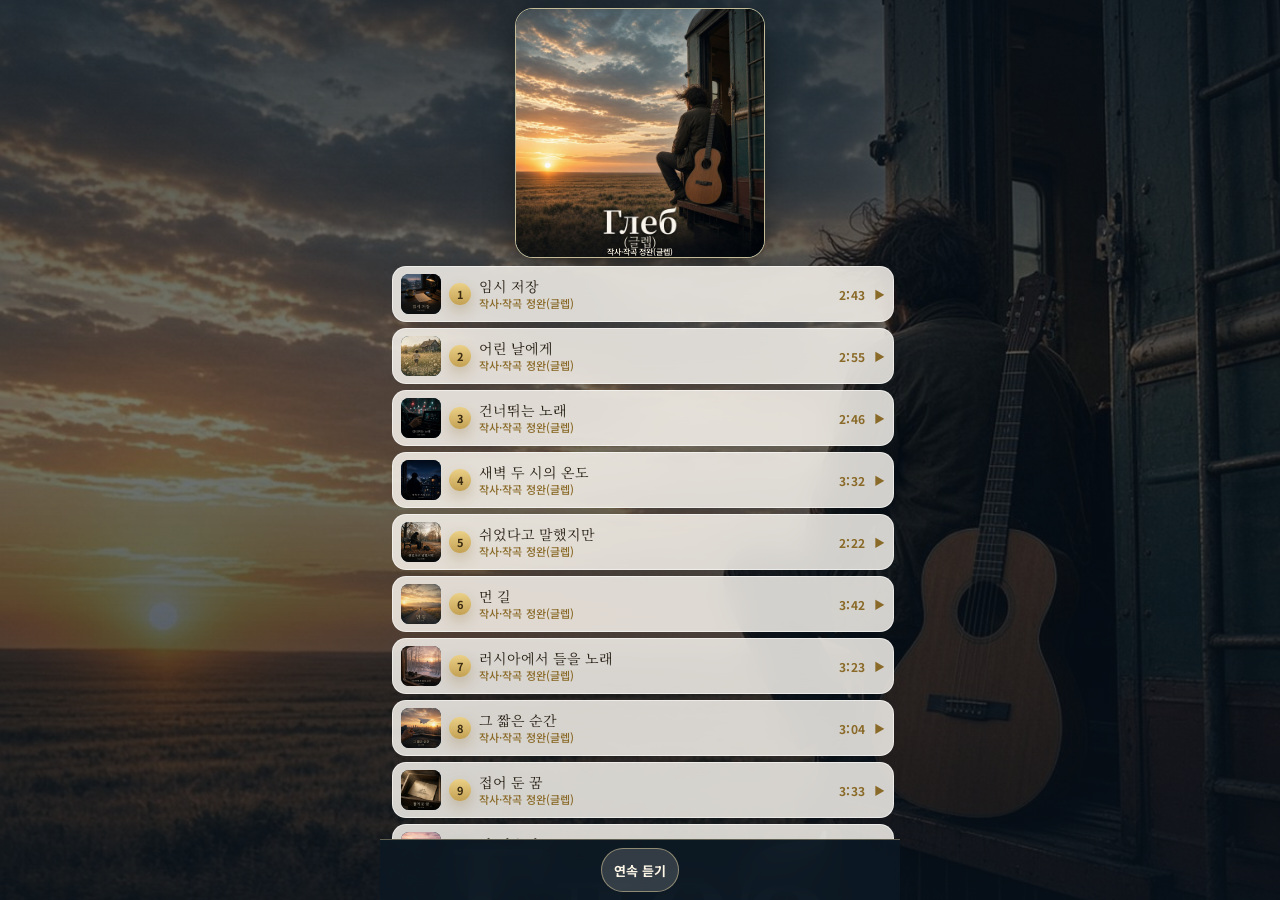
==== index.html @ 24383b7c "재생을 시작하면 고정 표지가 1.5배로 커지게 함 곡을 누르면 표지와 그 위의 만든 이 글자가 함께 커지고, 멈추면 원래 크기로 돌아간다. 화면 폭의 92%를 넘지 않으며 목록은 " ====
<!DOCTYPE html>
<html lang="ko">
<head>
<meta charset="UTF-8">
<meta name="viewport" content="width=device-width, initial-scale=1.0, viewport-fit=cover">
<link rel="manifest" href="manifest.webmanifest?v=3">
<meta name="theme-color" content="#12344A">
<link rel="icon" href="favicon.ico?v=3" sizes="any">
<link rel="icon" type="image/png" sizes="32x32" href="favicon-32.png?v=3">
<link rel="apple-touch-icon" sizes="180x180" href="apple-touch-icon.png?v=3">
<meta name="apple-mobile-web-app-capable" content="yes">
<meta name="apple-mobile-web-app-status-bar-style" content="black">
<meta name="apple-mobile-web-app-title" content="글렙 노래">
<title>글렙의 노래</title>
<link rel="preconnect" href="https://fonts.googleapis.com">
<link rel="preconnect" href="https://fonts.gstatic.com" crossorigin>
<link href="https://fonts.googleapis.com/css2?family=Playfair+Display:ital,wght@0,500;1,400&family=Noto+Serif+KR:wght@500;600&family=Noto+Sans+KR:wght@400;500;700&family=PT+Serif:ital,wght@0,400;0,700;1,400&display=swap" rel="stylesheet">
<link rel="stylesheet" href="styles.css">
</head>
<body class="songs">
<div class="app">
  <section class="stage" id="stage">
    <div class="stage-art">
      <img id="stageArt" src="covers/album.jpg" alt="글렙의 노래 표지">
      <p class="stage-credit" id="stageCredit">작사·작곡 정완(글렙)</p>
    </div>
  </section>
  <div class="list-pane">
    <div class="list-scroll" id="listScroll">
      <div id="songList" class="song-list"></div>
    </div>
    <div class="list-track" id="listTrack" aria-hidden="true"><div class="list-thumb" id="listThumb"></div></div>
  </div>
  <div class="dock" id="dock">
  <div class="dock-inner">
    <div class="dock-row">
      <img class="dock-art" id="dockArt" alt="">
      <p class="dock-title" id="dockTitle"></p>
    </div>
    <p class="playall-status" id="playAllStatus" aria-live="polite"></p>
    <label class="times"><span id="timeNow">0:00</span><span id="timeTotal">0:00</span></label>
    <input class="seek" id="seek" type="range" min="0" max="1000" value="0" aria-label="재생 위치">
    <div class="transport">
      <button type="button" id="playPrev">이전</button>
      <button type="button" id="playPause">일시정지</button>
      <button type="button" id="playNext">다음</button>
      <button type="button" id="playAll" aria-pressed="false"><span id="playAllLabel">연속 듣기</span></button>
    </div>
  </div>
</div>
</div>
<audio id="player" preload="auto" playsinline></audio>
<script src="songs.js"></script>
<script>
const root = document.getElementById("songList");
const player = document.getElementById("player");
const playAll = document.getElementById("playAll");
const playAllLabel = document.getElementById("playAllLabel");
const playAllStatus = document.getElementById("playAllStatus");
const playPrev = document.getElementById("playPrev");
const playNext = document.getElementById("playNext");
const songs = (typeof SONGS !== "undefined" && Array.isArray(SONGS)) ? SONGS : [];
const FADE_MS = 900;
const GAP_MS = 3000;
const cards = [];
let playlist = false;
let cursor = -1;
let phase = "idle";
let fadeFrame = 0;
let gapTimer = 0;
let userPaused = false;

function pageHidden() {
  return document.hidden || document.visibilityState === "hidden";
}

function clearGapTimer() {
  if (gapTimer) {
    clearTimeout(gapTimer);
    gapTimer = 0;
  }
}

const listScroll = document.getElementById("listScroll");
const listTrack = document.getElementById("listTrack");
const listThumb = document.getElementById("listThumb");
let thumbDrag = null;

function revealRow(card) {
  const pane = listScroll.getBoundingClientRect();
  const row = card.getBoundingClientRect();
  if (row.top < pane.top) listScroll.scrollTop -= pane.top - row.top;
  else if (row.bottom > pane.bottom) listScroll.scrollTop += row.bottom - pane.bottom;
  updateListThumb();
}

function updateListThumb() {
  const trackH = listTrack.clientHeight;
  const scrollH = listScroll.scrollHeight;
  const viewH = listScroll.clientHeight;
  if (trackH <= 0) return;
  if (scrollH <= viewH + 1) {
    listThumb.style.height = trackH + "px";
    listThumb.style.transform = "translateY(0)";
    return;
  }
  const thumbH = Math.max(22, Math.round(trackH * viewH / scrollH));
  const maxTop = Math.max(0, trackH - thumbH);
  const top = maxTop * (listScroll.scrollTop / (scrollH - viewH));
  listThumb.style.height = thumbH + "px";
  listThumb.style.transform = "translateY(" + top + "px)";
}

function queueThumb() {
  requestAnimationFrame(updateListThumb);
}

function scrollFromPointer(e) {
  const track = listTrack.getBoundingClientRect();
  const thumbH = listThumb.getBoundingClientRect().height;
  const maxTop = Math.max(1, track.height - thumbH);
  const y = e.clientY - track.top - thumbDrag.offset;
  const ratio = Math.min(1, Math.max(0, y / maxTop));
  listScroll.scrollTop = ratio * (listScroll.scrollHeight - listScroll.clientHeight);
}

listScroll.addEventListener("scroll", updateListThumb, { passive: true });
window.addEventListener("resize", updateListThumb);
if (window.ResizeObserver) new ResizeObserver(updateListThumb).observe(listScroll);
listTrack.addEventListener("pointerdown", (e) => {
  const thumb = listThumb.getBoundingClientRect();
  const onThumb = e.clientY >= thumb.top && e.clientY <= thumb.bottom;
  thumbDrag = { offset: onThumb ? e.clientY - thumb.top : thumb.height / 2 };
  listTrack.setPointerCapture(e.pointerId);
  scrollFromPointer(e);
});
listTrack.addEventListener("pointermove", (e) => {
  if (thumbDrag) scrollFromPointer(e);
});
listTrack.addEventListener("pointerup", () => { thumbDrag = null; });
listTrack.addEventListener("pointercancel", () => { thumbDrag = null; });

function showCover(card) {
  const art = document.getElementById("stageArt");
  const dockArt = document.getElementById("dockArt");
  if (!card) {
    document.body.classList.remove("playing");
    if (art.getAttribute("src") !== "covers/album.jpg") art.src = "covers/album.jpg";
    art.alt = "글렙의 노래 표지";
    dockArt.removeAttribute("src");
    document.getElementById("dockTitle").textContent = "";
    document.getElementById("stageCredit").textContent = (typeof DEFAULT_CREDIT === "string" && DEFAULT_CREDIT) ? DEFAULT_CREDIT : "작사·작곡 정완(글렙)";
    queueThumb();
    return;
  }
  document.body.classList.add("playing");
  if (art.getAttribute("src") !== card.dataset.cover) {
    art.src = card.dataset.cover;
    dockArt.src = card.dataset.cover;
  }
  art.alt = card.dataset.title + " 표지";
  dockArt.alt = "";
  document.getElementById("dockTitle").textContent = card.dataset.title;
  document.getElementById("stageCredit").textContent = card.dataset.credit || "";
  queueThumb();
}

function setCurrent(card) {
  cards.forEach((item) => {
    const on = item === card;
    item.classList.toggle("current", on);
    const cue = item.querySelector(".song-cue");
    cue.textContent = on ? "❚❚" : "▶";
    if (on) item.setAttribute("aria-current", "true");
    else item.removeAttribute("aria-current");
  });
  showCover(card);
}

function updateTransport() {
  const pauseBtn = document.getElementById("playPause");
  if (pauseBtn) pauseBtn.textContent = player.paused ? "재생" : "일시정지";
  if (!playlist || cursor < 0) {
    playAllLabel.textContent = "연속 듣기";
    playAll.setAttribute("aria-pressed", "false");
    if (cursor < 0 && playAllStatus.textContent !== "끝까지 들었습니다") playAllStatus.textContent = "";
    playPrev.disabled = true;
    playNext.disabled = true;
    return;
  }
  playAllLabel.textContent = "정지";
  playAll.setAttribute("aria-pressed", "true");
  playAllStatus.textContent = phase === "gap" ? "쉬는 중" : "";
  playPrev.disabled = cursor <= 0;
  playNext.disabled = cursor >= cards.length - 1;
}

function artworkUrl(path) {
  return new URL(path, location.href).href;
}

function updateSession() {
  if (!("mediaSession" in navigator) || typeof MediaMetadata === "undefined") return;
  const card = cursor >= 0 ? cards[cursor] : null;
  if (!card) {
    navigator.mediaSession.metadata = null;
    navigator.mediaSession.playbackState = "none";
    return;
  }
  navigator.mediaSession.metadata = new MediaMetadata({
    title: card.dataset.title,
    artist: "정완(글렙)",
    album: "글렙의 노래",
    artwork: [
      { src: artworkUrl(card.dataset.cover), sizes: "1024x1024", type: "image/jpeg" },
    ],
  });
  navigator.mediaSession.playbackState = player.paused ? "paused" : "playing";
  if (phase === "song" && Number.isFinite(player.duration) && player.duration > 0) {
    try {
      navigator.mediaSession.setPositionState({
        duration: player.duration,
        playbackRate: player.playbackRate || 1,
        position: Math.min(player.currentTime || 0, player.duration),
      });
    } catch (e) {}
  }
}

function fadeIn() {
  cancelAnimationFrame(fadeFrame);
  player.volume = 1;
  if (pageHidden()) return;
  const start = performance.now();
  const step = (now) => {
    if (pageHidden()) {
      player.volume = 1;
      return;
    }
    const t = (now - start) / FADE_MS;
    if (!(t >= 0) || t >= 1) {
      player.volume = 1;
      return;
    }
    player.volume = t;
    fadeFrame = requestAnimationFrame(step);
  };
  fadeFrame = requestAnimationFrame(step);
}

function stopPlayback() {
  clearGapTimer();
  cancelAnimationFrame(fadeFrame);
  phase = "idle";
  playlist = false;
  cursor = -1;
  player.pause();
  player.removeAttribute("src");
  setCurrent(null);
  updateTransport();
  updateSession();
}

function finishPlaylist() {
  clearGapTimer();
  cancelAnimationFrame(fadeFrame);
  phase = "idle";
  playlist = false;
  player.pause();
  player.removeAttribute("src");
  setCurrent(null);
  playAllLabel.textContent = "연속 듣기";
  playAll.setAttribute("aria-pressed", "false");
  playAllStatus.textContent = "끝까지 들었습니다";
  playPrev.disabled = true;
  playNext.disabled = true;
  cursor = -1;
  updateSession();
}

function playAudio() {
  const pending = player.play();
  const after = (failed) => {
    updateTransport();
    updateSession();
    if (failed && playlist && cursor >= 0 && cards[cursor]) {
      playAllStatus.textContent = (cursor + 1) + " / " + cards.length + " · " + cards[cursor].dataset.title + " · 재생되지 않았습니다";
    }
  };
  const retry = () => {
    const again = player.play();
    if (again && typeof again.then === "function") {
      again.then(() => after(false)).catch(() => after(true));
    } else {
      after(!again);
    }
  };
  if (pending && typeof pending.then === "function") {
    pending.then(() => after(false)).catch(retry);
  } else {
    after(false);
  }
}

function startSong(index, fade) {
  clearGapTimer();
  if (index < 0 || index >= cards.length) {
    finishPlaylist();
    return;
  }
  playlist = true;
  userPaused = false;
  cursor = index;
  phase = "song";
  cancelAnimationFrame(fadeFrame);
  player.volume = 1;
  player.src = cards[index].dataset.audio;
  playAudio();
  if (fade && !pageHidden()) fadeIn();
  setCurrent(cards[index]);
  updateTransport();
  updateSession();
  if (!pageHidden()) revealRow(cards[index]);
}

function scheduleNext() {
  clearGapTimer();
  if (!playlist || cursor + 1 >= cards.length) {
    finishPlaylist();
    return;
  }
  if (pageHidden()) {
    startSong(cursor + 1, false);
    return;
  }
  phase = "gap";
  updateTransport();
  updateSession();
  gapTimer = setTimeout(() => {
    gapTimer = 0;
    if (phase !== "gap" || !playlist) return;
    startSong(cursor + 1, true);
  }, GAP_MS);
}

player.addEventListener("ended", () => {
  if (phase !== "song") return;
  scheduleNext();
});
document.addEventListener("visibilitychange", () => {
  if (!playlist || phase !== "gap") return;
  clearGapTimer();
  startSong(cursor + 1, !pageHidden());
});
player.addEventListener("play", updateSession);
player.addEventListener("pause", updateSession);
player.addEventListener("timeupdate", () => {
  if (phase === "song") updateSession();
});

if ("mediaSession" in navigator) {
  const bind = (name, fn) => {
    try { navigator.mediaSession.setActionHandler(name, fn); } catch (e) {}
  };
  bind("play", () => {
    userPaused = false;
    playAudio();
  });
  bind("pause", () => {
    userPaused = true;
    player.pause();
    updateSession();
  });
  bind("previoustrack", () => {
    if (cursor > 0) startSong(cursor - 1, false);
    else if (cursor === 0) startSong(0, false);
  });
  bind("nexttrack", () => {
    if (cursor + 1 < cards.length) startSong(cursor + 1, false);
  });
}

if (!songs.length) {
  const empty = document.createElement("p");
  empty.className = "song-empty";
  empty.textContent = "아직 등록된 노래가 없습니다.";
  root.appendChild(empty);
  playAll.disabled = true;
} else {
  let shown = 0;
  songs.forEach((song) => {
    const title = song && song.title ? String(song.title) : "";
    const audio = song && typeof song.audio === "string" ? song.audio.trim() : "";
    const cover = song && typeof song.cover === "string" ? song.cover.trim() : "";
    const duration = song && song.duration ? String(song.duration) : "";
    const credit = (song && song.credit ? String(song.credit) : (typeof DEFAULT_CREDIT === "string" ? DEFAULT_CREDIT : "")).trim();
    if (!title || !audio) return;
    shown += 1;

    const card = document.createElement("article");
    card.className = "song-card";
    card.dataset.audio = audio;
    card.dataset.cover = cover;
    card.dataset.title = title;
    card.dataset.credit = credit;

    const button = document.createElement("button");
    button.type = "button";
    button.className = "song-item";

    const thumb = document.createElement("img");
    thumb.className = "song-thumb";
    thumb.alt = "";
    thumb.src = cover;

    const num = document.createElement("span");
    num.className = "song-num";
    num.textContent = String(shown);

    const name = document.createElement("span");
    name.className = "song-title";
    const nameText = document.createElement("span");
    nameText.className = "song-name";
    nameText.textContent = title;
    name.append(nameText);
    if (credit) {
      const creditEl = document.createElement("span");
      creditEl.className = "song-credit";
      creditEl.textContent = credit;
      name.append(creditEl);
    }
    const live = document.createElement("span");
    live.className = "song-live";
    live.textContent = "재생 중";
    live.hidden = true;
    name.append(live);
    button.append(thumb, num, name);
    if (duration) {
      const dur = document.createElement("span");
      dur.className = "song-dur";
      dur.textContent = duration;
      button.append(dur);
    }
    const cue = document.createElement("span");
    cue.className = "song-cue";
    cue.setAttribute("aria-hidden", "true");
    cue.textContent = "▶";
    button.append(cue);

    button.addEventListener("click", () => {
      const index = cards.indexOf(card);
      if (playlist && cursor === index) {
        stopPlayback();
        return;
      }
      startSong(index, false);
    });

    card.append(button);
    cards.push(card);
    root.appendChild(card);
  });
  if (!cards.length) playAll.disabled = true;
}

playAll.addEventListener("click", () => {
  if (playlist) stopPlayback();
  else startSong(0, false);
});
playPrev.addEventListener("click", () => {
  if (cursor > 0) startSong(cursor - 1, false);
});
playNext.addEventListener("click", () => {
  if (cursor + 1 < cards.length) startSong(cursor + 1, false);
});
const playPause = document.getElementById("playPause");
const seek = document.getElementById("seek");
const timeNow = document.getElementById("timeNow");
const timeTotal = document.getElementById("timeTotal");
let seeking = false;
function fmt(sec) {
  if (!Number.isFinite(sec) || sec < 0) sec = 0;
  const m = Math.floor(sec / 60);
  const s = Math.floor(sec % 60);
  return m + ":" + String(s).padStart(2, "0");
}
playPause.addEventListener("click", () => {
  if (cursor < 0) return;
  if (userPaused || (player.paused && phase === "song")) {
    userPaused = false;
    if (phase === "gap") scheduleNext();
    else playAudio();
    return;
  }
  userPaused = true;
  clearGapTimer();
  if (phase === "song") player.pause();
  updateSession();
  updateTransport();
});
seek.addEventListener("pointerdown", () => { seeking = true; });
seek.addEventListener("pointerup", () => { seeking = false; });
seek.addEventListener("change", () => {
  seeking = false;
  if (phase !== "song" || !Number.isFinite(player.duration)) return;
  player.currentTime = (Number(seek.value) / 1000) * player.duration;
});
player.addEventListener("timeupdate", () => {
  if (phase !== "song" || !Number.isFinite(player.duration) || player.duration <= 0) return;
  timeNow.textContent = fmt(player.currentTime);
  timeTotal.textContent = fmt(player.duration);
  if (!seeking) seek.value = String(Math.round((player.currentTime / player.duration) * 1000));
});
queueThumb();
</script>
<script>
if ("serviceWorker" in navigator) {
  var manifest = document.querySelector('link[rel="manifest"]');
  if (manifest) navigator.serviceWorker.register(new URL("sw.js", manifest.href));
}
</script>
</body>
</html>
---- styles.css ----
*{box-sizing:border-box}
html,body{margin:0;padding:0}
body{
  min-height:100vh;
  font-family:"Noto Sans KR",sans-serif;
  color:#2a2318;
  background:#12344a url("ocean-bg.jpg") center top / cover no-repeat fixed;
}
body:before{
  content:"";position:fixed;inset:0;pointer-events:none;
  background:linear-gradient(180deg,rgba(8,18,28,.18) 0%,rgba(8,18,28,.08) 28%,rgba(8,18,28,.28) 100%);
}
.wrap{max-width:430px;margin:0 auto;padding:34px 14px 48px;position:relative}
.hero{text-align:center;margin-bottom:22px}
.mono{
  width:72px;height:72px;margin:0 auto 14px;border-radius:50%;
  display:flex;align-items:center;justify-content:center;
  font-family:"Playfair Display",serif;font-size:34px;color:#fff8e8;
  background:rgba(255,255,255,.16);
  border:1px solid rgba(232,213,163,.85);
  box-shadow:0 0 0 5px rgba(255,255,255,.08),0 10px 28px rgba(0,0,0,.18);
  backdrop-filter:blur(10px);-webkit-backdrop-filter:blur(10px);
}
.eyebrow{letter-spacing:.32em;font-size:10px;color:#fff4d6;text-transform:uppercase;margin-bottom:10px;text-shadow:0 1px 8px rgba(0,0,0,.35)}
h1{
  font-family:"Noto Serif KR",serif;font-weight:600;font-size:30px;
  margin:0;letter-spacing:.04em;line-height:1.4;color:#fff;
  text-shadow:0 2px 18px rgba(0,0,0,.35);word-break:keep-all;
}
.sub{
  font-family:"Playfair Display",serif;font-style:italic;
  color:#ffe7b0;font-size:16px;margin-top:8px;
  text-shadow:0 2px 12px rgba(0,0,0,.35);
}
.player{
  display:flex;align-items:center;gap:10px;
  background:rgba(255,252,246,.42);
  border:1px solid rgba(255,255,255,.55);
  backdrop-filter:blur(16px);-webkit-backdrop-filter:blur(16px);
  border-radius:18px;padding:12px 14px;margin:0 0 14px;
  box-shadow:0 10px 30px rgba(0,0,0,.12);
}
.player .now{flex:1;min-width:0}
.player .lbl{font-size:11px;letter-spacing:.12em;color:#6d5a36;font-weight:600}
.player .ttl{font-family:"Noto Serif KR",serif;font-size:15px;margin-top:2px;white-space:nowrap;overflow:hidden;text-overflow:ellipsis}
.dot{width:40px;height:40px;border-radius:50%;border:0;background:linear-gradient(180deg,#ead087,#c4a153);color:#3a2b12;font-size:16px;box-shadow:0 6px 14px rgba(141,106,40,.28)}
.row{
  display:flex;align-items:center;gap:8px;
  background:rgba(255,252,246,.5);
  border:1px solid rgba(255,255,255,.58);
  backdrop-filter:blur(16px);-webkit-backdrop-filter:blur(16px);
  border-radius:18px;padding:12px 10px 12px 14px;margin:10px 0;
  box-shadow:0 10px 26px rgba(0,0,0,.12);
}
.review{flex:1;min-width:0;text-decoration:none;color:#2a2318}
.date{font-size:11px;letter-spacing:.14em;color:#8a6a28;font-weight:700;margin-bottom:4px}
.title{font-family:"Noto Serif KR",serif;font-size:16px;line-height:1.4;word-break:keep-all}
.keys{font-family:"PT Serif","Noto Serif",serif;font-size:12px;color:#5c5346;margin-top:5px;line-height:1.45;
  display:-webkit-box;-webkit-line-clamp:2;-webkit-box-orient:vertical;overflow:hidden}
.acts{display:flex;flex-direction:row;gap:6px;flex-shrink:0}
.acts a,.acts button{
  appearance:none;text-decoration:none;white-space:nowrap;
  border-radius:999px;padding:11px 12px;font-size:13px;font-weight:700;
  font-family:"Noto Sans KR",sans-serif;border:1px solid rgba(180,138,60,.45);
}
.play{background:linear-gradient(180deg,#ead087,#c4a153);color:#3a2b12}
.pdf{background:rgba(255,255,255,.55);color:#8d6a28}

.modes{display:flex;flex-wrap:wrap;gap:6px;align-items:center;margin:0 0 8px;padding:0 2px}
.modes button{
  appearance:none;border-radius:999px;padding:8px 11px;font-size:12px;font-weight:700;
  font-family:"Noto Sans KR",sans-serif;border:1px solid rgba(255,255,255,.55);
  background:rgba(255,252,246,.42);color:#3a2b12;
  backdrop-filter:blur(12px);-webkit-backdrop-filter:blur(12px)
}
.modes button.on{background:linear-gradient(180deg,#ead087,#c4a153);border-color:rgba(180,138,60,.45)}
audio{display:none}
body.songs{
  height:100vh;
  height:100dvh;
  overflow:hidden;
  background:#12344a url("covers/album.jpg") center center / cover no-repeat fixed;
  color:#fff8e8;
}
body.songs:before{
  background:linear-gradient(180deg,rgba(8,18,28,.72) 0%,rgba(8,18,28,.55) 42%,rgba(8,18,28,.78) 100%);
}
body.songs .app{
  height:100%;
  max-width:480px;
  margin:0 auto;
  display:flex;
  flex-direction:column;
  min-height:0;
  padding-top:env(safe-area-inset-top,0px);
}
body.songs .playall-status{margin:2px 0 0;text-align:center;color:#ffe7b0;font-size:12px;text-shadow:0 1px 6px rgba(0,0,0,.45)}
body.songs .playall-status:empty{display:none;margin:0}
body.songs .stage{flex:none;margin:8px 0 8px}
body.songs .stage-art{
  position:relative;container-type:inline-size;
  width:min(68vw,250px);
  width:min(68vw,250px,calc(100dvh - 340px));
  aspect-ratio:1;margin:0 auto;border-radius:18px;overflow:hidden;
  background:#12344a;border:1px solid rgba(255,232,176,.75);
  box-shadow:0 14px 30px rgba(0,0,0,.35);
  transition:width .48s ease;
}
body.songs.playing .stage-art{
  width:min(92vw,375px);
  width:min(92vw,375px,calc(1.5 * (100dvh - 340px)));
}
@media (prefers-reduced-motion:reduce){
  body.songs .stage-art{transition:none}
}
body.songs .stage-art img{display:block;width:100%;height:100%;object-fit:contain;background:#12344a}
body.songs .stage-credit{
  position:absolute;left:0;right:0;bottom:0.45%;margin:0;padding:0 6%;
  text-align:center;font-family:"Noto Sans KR",sans-serif;font-weight:500;line-height:1;
  font-size:clamp(8px,3.05cqw,11px);color:#fff8e8;letter-spacing:.01em;
  text-shadow:0 1px 2px rgba(0,0,0,.9),0 0 8px rgba(0,0,0,.65);
  pointer-events:none;
}
body.songs .stage-tools{display:flex;justify-content:center}
body.songs .stage-tools button,.dock button,.times{font-family:"Noto Sans KR",sans-serif}
body.songs .textbtn{
  appearance:none;border:0;background:transparent;color:#ffe7b0;font-weight:700;font-size:13px;min-height:44px;padding:8px 12px;
}
body.songs .list-pane{position:relative;flex:1;min-height:0}
body.songs .list-scroll{
  height:100%;overflow-x:hidden;overflow-y:auto;
  padding:0 16px 8px 12px;
  scrollbar-width:none;
}
body.songs .list-scroll::-webkit-scrollbar{width:0;height:0}
body.songs .list-track{
  position:absolute;top:4px;right:4px;bottom:4px;width:4px;border-radius:99px;
  background:rgba(255,248,232,.18);touch-action:none;
}
body.songs .list-thumb{
  position:absolute;left:0;right:0;top:0;width:4px;border-radius:99px;
  background:linear-gradient(180deg,#ead087,#c4a153);
  box-shadow:0 0 0 1px rgba(58,43,18,.18);
}
body.songs .dock{
  position:relative;flex:none;z-index:5;
  padding:8px 12px calc(8px + env(safe-area-inset-bottom,0px));
  background:rgba(12,24,36,.88);
  border-top:1px solid rgba(255,232,176,.35);
  backdrop-filter:blur(16px);-webkit-backdrop-filter:blur(16px);
}
body.songs .dock[hidden]{display:none}
body.songs .dock-inner{max-width:480px;margin:0 auto}
body.songs .dock-row{display:flex;align-items:center;gap:8px}
body.songs .dock-art{width:40px;height:40px;border-radius:8px;object-fit:contain;background:#12344a;flex-shrink:0}
body.songs .dock-title{flex:1;min-width:0;margin:0;font-size:14px;font-weight:700;white-space:nowrap;overflow:hidden;text-overflow:ellipsis}
body.songs .times{display:flex;justify-content:space-between;font-size:11px;color:#ffe7b0;margin-top:4px}
body.songs .seek{width:100%;margin:2px 0 0;accent-color:#e0b85a;height:28px}
body.songs .transport{display:flex;justify-content:center;gap:8px}
body.songs .transport button{
  appearance:none;min-height:44px;min-width:64px;padding:8px 12px;border-radius:999px;
  border:1px solid rgba(255,232,176,.45);background:rgba(255,252,246,.16);color:#fff8e8;
  font-family:"Noto Sans KR",sans-serif;font-size:13px;font-weight:700;
}
body.songs .transport button:disabled{opacity:.4}
body.songs #playAll[aria-pressed="true"]{background:linear-gradient(180deg,#ead087,#c4a153);color:#3a2b12}
body.songs:not(.playing) .dock-row,
body.songs:not(.playing) .times,
body.songs:not(.playing) .seek,
body.songs:not(.playing) #playPrev,
body.songs:not(.playing) #playPause,
body.songs:not(.playing) #playNext{display:none}
body.songs .song-list{display:flex;flex-direction:column;gap:6px}
body.songs .song-card{margin:0;background:transparent;border:0;box-shadow:none}
body.songs .song-item{
  width:100%;min-height:56px;height:auto;padding:6px 8px;gap:8px;border-radius:14px;
  background:rgba(255,252,246,.82);color:#2a2318;
  border:1px solid rgba(255,255,255,.55);
}
body.songs .song-thumb{width:40px;height:40px;border-radius:8px;object-fit:contain;background:#12344a;flex-shrink:0}
body.songs .song-title{font-size:14px;line-height:1.25;gap:0}
body.songs .song-name{display:block;width:100%;white-space:nowrap;overflow:hidden;text-overflow:ellipsis}
body.songs .song-credit{font-size:11px}
body.songs .song-dur{font-size:12px}
body.songs .song-num{width:22px;height:22px;font-size:11px}
body.songs .song-live{display:none}
body.songs .song-card.current .song-item{box-shadow:inset 0 0 0 1.5px rgba(196,161,83,.9)}
body.songs .song-cue{font-size:11px}
body.songs audio#player{
  display:block;position:fixed;width:1px;height:1px;opacity:0;pointer-events:none
}
@media (min-width:900px){
  body.songs .app{max-width:520px}
  body.songs .list-scroll{
    scrollbar-width:thin;
    scrollbar-color:#e0b85a rgba(255,248,232,.16);
    padding-right:6px;
  }
  body.songs .list-scroll::-webkit-scrollbar{width:8px;height:8px}
  body.songs .list-scroll::-webkit-scrollbar-track{background:rgba(255,248,232,.16);border-radius:99px}
  body.songs .list-scroll::-webkit-scrollbar-thumb{background:linear-gradient(180deg,#ead087,#c4a153);border-radius:99px}
  body.songs .list-track{display:none}
}
.play.on{box-shadow:0 0 0 2px rgba(196,161,83,.45)}
body.lesson .wrap{max-width:680px}
.back{display:inline-block;color:#fff8e8;text-decoration:none;font-weight:700;margin:0 0 12px;
  text-shadow:0 1px 8px rgba(0,0,0,.35)}
body.lesson h1{font-size:24px;text-align:left;margin:8px 0 14px}
.card{
  background:rgba(255,252,246,.62);border:1px solid rgba(255,255,255,.58);
  backdrop-filter:blur(16px);-webkit-backdrop-filter:blur(16px);
  border-radius:16px;padding:14px;margin:10px 0;box-shadow:0 10px 26px rgba(0,0,0,.12)
}
.card h3{margin:0 0 8px;font-size:16px;color:#8a6a28;font-family:"Noto Serif KR",serif}
.r{display:flex;justify-content:space-between;gap:8px;padding:6px 0;border-bottom:1px solid rgba(180,138,60,.18)}
.r:last-child{border:0}
.ru{font-family:"PT Serif","Noto Serif",serif;font-weight:700;font-size:17px}
.ko{color:#5c5346;font-size:14px;word-break:keep-all}
.pt{font-size:13px;background:rgba(234,208,135,.28);border-radius:8px;padding:8px;margin:8px 0 0;word-break:keep-all}
table{width:100%;border-collapse:collapse;font-size:14px;background:rgba(255,255,255,.25);border-radius:10px;overflow:hidden}
td,th{border:1px solid rgba(180,138,60,.22);padding:6px;word-break:keep-all}
th{background:rgba(234,208,135,.35);color:#8a6a28}
.bar{position:sticky;top:0;z-index:2;padding:6px 0}
.bar button{
  background:linear-gradient(180deg,#ead087,#c4a153);color:#3a2b12;border:0;
  border-radius:999px;padding:9px 15px;font-size:15px;font-weight:700;
  font-family:"Noto Sans KR",sans-serif
}
body.quiz .ru{background:rgba(180,138,60,.28);color:transparent;border-radius:6px;cursor:pointer}
body.quiz .ru.show{background:none;color:inherit}

body.home .hero{margin-bottom:28px}
body.home h1{font-size:42px;letter-spacing:.12em}
body.home .sub{font-family:"Noto Serif KR",serif;font-style:normal;font-weight:500;font-size:15px;letter-spacing:.08em}
.doors{display:flex;flex-direction:column;gap:16px}
.door{
  position:relative;overflow:hidden;
  display:flex;align-items:center;gap:14px;
  min-height:108px;padding:20px 18px;
  text-decoration:none;color:#3a2b12;
  border-radius:24px;
  border:1.5px solid rgba(255,232,176,.92);
  background:
    linear-gradient(165deg,rgba(255,250,236,.78) 0%,rgba(255,243,210,.46) 48%,rgba(214,176,96,.34) 100%);
  backdrop-filter:blur(18px);-webkit-backdrop-filter:blur(18px);
  box-shadow:
    inset 0 1px 0 rgba(255,255,255,.8),
    0 16px 36px rgba(0,0,0,.22),
    0 0 28px rgba(234,196,110,.42);
  animation:doorGlow 3.6s ease-in-out infinite;
}
.door:nth-child(2){animation-delay:1.2s}
.door:active{transform:scale(.985)}
.door:focus-visible{outline:2px solid #fff4d2;outline-offset:3px}
.door-mark{
  width:62px;height:62px;border-radius:50%;flex-shrink:0;
  display:flex;align-items:center;justify-content:center;
  font-family:"Playfair Display","Noto Serif KR",serif;
  font-size:30px;line-height:1;color:#3a2b12;
  background:linear-gradient(180deg,#fff3c9 0%,#e7c56a 52%,#b8893a 100%);
  box-shadow:inset 0 1px 0 rgba(255,255,255,.85),0 8px 18px rgba(141,106,40,.38);
}
.door-label{
  flex:1;min-width:0;
  font-family:"Noto Serif KR",serif;font-weight:600;
  font-size:26px;letter-spacing:.02em;line-height:1.25;
  word-break:keep-all;
}
.door-go{font-size:32px;line-height:1;color:#8a6a28;font-weight:500;flex-shrink:0}
.door::after{
  content:"";position:absolute;inset:0;pointer-events:none;
  background:linear-gradient(110deg,transparent 32%,rgba(255,255,255,.48) 50%,transparent 68%);
  transform:translateX(-130%);
  animation:doorSheen 4.8s ease-in-out infinite;
}
.door:nth-child(2)::after{animation-delay:1.8s}
@keyframes doorGlow{
  0%,100%{box-shadow:inset 0 1px 0 rgba(255,255,255,.8),0 16px 36px rgba(0,0,0,.22),0 0 18px rgba(234,196,110,.28)}
  50%{box-shadow:inset 0 1px 0 rgba(255,255,255,.9),0 18px 40px rgba(0,0,0,.26),0 0 36px rgba(255,214,120,.62)}
}
@keyframes doorSheen{
  0%,42%{transform:translateX(-130%)}
  72%,100%{transform:translateX(130%)}
}
@media (max-width:360px){
  body.home h1{font-size:36px}
  .door{min-height:96px;padding:16px 14px;gap:12px}
  .door-mark{width:52px;height:52px;font-size:26px}
  .door-label{font-size:22px}
}
@media (prefers-reduced-motion:reduce){
  .door,.door::after{animation:none}
  .door::after{display:none}
}

body.songs h1{font-size:22px;text-align:center;margin:0}
.artist{
  position:relative;width:min(100%,520px);margin:0 auto 18px;aspect-ratio:1;
  border-radius:22px;overflow:hidden;background:#12344A;
  border:1.5px solid rgba(255,232,176,.72);
  box-shadow:0 16px 36px rgba(0,0,0,.28), inset 0 1px 0 rgba(255,255,255,.28);
}
.artist img{
  position:absolute;inset:0;width:100%;height:100%;
  object-fit:contain;object-position:center;
  opacity:0;transition:opacity 1.4s ease;
}
.artist img.is-on{opacity:1}
@media (prefers-reduced-motion:reduce){
  .artist img{transition:none}
  .artist img:nth-child(2){display:none}
  .artist img:first-child{opacity:1}
}
.song-lead{
  margin:0 0 14px;color:#ffe7b0;font-size:13px;font-weight:500;
  text-shadow:0 1px 8px rgba(0,0,0,.35);
}
.playall{
  width:100%;margin:2px 0 18px;min-height:84px;padding:14px 16px;
  display:flex;align-items:center;justify-content:center;gap:12px;
  border-radius:22px;cursor:pointer;
  border:1.5px solid rgba(255,232,176,.92);
  background:linear-gradient(165deg,rgba(255,250,236,.84) 0%,rgba(255,243,210,.5) 48%,rgba(214,176,96,.4) 100%);
  color:#3a2b12;
  font-family:"Noto Serif KR",serif;font-size:24px;font-weight:600;letter-spacing:.02em;
  box-shadow:inset 0 1px 0 rgba(255,255,255,.85),0 14px 32px rgba(0,0,0,.22),0 0 26px rgba(234,196,110,.42);
}
.playall:focus-visible{outline:2px solid #fff4d2;outline-offset:3px}
.playall:disabled{opacity:.55;cursor:default}
.playall-mark{
  width:48px;height:48px;border-radius:50%;flex-shrink:0;
  display:flex;align-items:center;justify-content:center;
  font-family:"Playfair Display",serif;font-size:24px;color:#3a2b12;
  background:linear-gradient(180deg,#fff3c9 0%,#e7c56a 52%,#b8893a 100%);
  box-shadow:inset 0 1px 0 rgba(255,255,255,.85),0 6px 14px rgba(141,106,40,.35);
}
.playall-bar{
  display:flex;align-items:center;gap:8px;
  margin:0 0 14px;padding:8px;
  background:rgba(255,252,246,.55);
  border:1px solid rgba(255,255,255,.62);
  backdrop-filter:blur(16px);-webkit-backdrop-filter:blur(16px);
  border-radius:16px;
  box-shadow:0 8px 22px rgba(0,0,0,.12);
}
.playall-bar[hidden]{display:none}
.playall-bar button{
  appearance:none;flex-shrink:0;border-radius:999px;padding:10px 12px;
  font-family:"Noto Sans KR",sans-serif;font-size:13px;font-weight:700;color:#3a2b12;
  border:1px solid rgba(180,138,60,.45);
  background:linear-gradient(180deg,#ead087,#c4a153);
}
.playall-bar button:disabled{opacity:.4}
.playall-bar button:focus-visible{outline:2px solid #fff4d2;outline-offset:2px}
.playall-status{
  flex:1;min-width:0;margin:0;text-align:center;
  color:#3a2b12;font-size:13px;font-weight:700;line-height:1.35;
  word-break:keep-all;
}
.song-card.current{
  box-shadow:0 12px 30px rgba(0,0,0,.18),0 0 0 2px rgba(232,201,120,.95),0 0 22px rgba(234,196,110,.55);
}
.song-live{
  border-radius:999px;padding:2px 7px;
  background:rgba(234,208,135,.55);color:#6d5318;
  font-family:"Noto Sans KR",sans-serif;font-size:11px;font-weight:700;line-height:1.4;
}
.song-live[hidden]{display:none}
@media (max-width:360px){
  .playall{min-height:74px;font-size:21px}
  .playall-mark{width:42px;height:42px;font-size:22px}
  .playall-bar button{padding:10px 8px;font-size:12px}
}
.song-list{display:flex;flex-direction:column;gap:12px}
.song-card{
  background:rgba(255,252,246,.55);
  border:1px solid rgba(255,255,255,.62);
  backdrop-filter:blur(16px);-webkit-backdrop-filter:blur(16px);
  border-radius:18px;
  box-shadow:0 10px 26px rgba(0,0,0,.14);
}
.song-card.open{
  box-shadow:0 12px 30px rgba(0,0,0,.18),0 0 0 1.5px rgba(232,201,120,.8);
}
.song-item{
  width:100%;appearance:none;border:0;background:transparent;cursor:pointer;
  display:flex;align-items:center;gap:12px;text-align:left;
  color:#2a2318;font-family:"Noto Sans KR",sans-serif;
  padding:14px 14px 8px 12px;
}
.song-item:active{transform:scale(.985)}
.song-item:focus-visible{outline:2px solid #fff4d2;outline-offset:-3px;border-radius:14px}
.song-num{
  width:40px;height:40px;border-radius:50%;flex-shrink:0;
  display:flex;align-items:center;justify-content:center;
  background:linear-gradient(180deg,#ead087,#c4a153);
  color:#3a2b12;font-weight:700;font-size:16px;
  box-shadow:0 6px 14px rgba(141,106,40,.28);
}
.song-title{
  flex:1;min-width:0;
  display:flex;flex-direction:column;align-items:flex-start;gap:2px;
  font-family:"Noto Serif KR",serif;font-size:18px;line-height:1.35;
  word-break:keep-all;
}
.song-credit{
  font-family:"Noto Sans KR",sans-serif;font-size:12px;font-weight:500;
  color:#8a6a28;letter-spacing:.01em;line-height:1.3;
}
.song-dur{flex-shrink:0;font-size:13px;font-weight:700;color:#8a6a28;letter-spacing:.04em}
.song-cue{flex-shrink:0;font-size:12px;font-weight:700;color:#8a6a28;letter-spacing:.02em}
.song-panel{padding:2px 10px 0}
.song-panel.preloading{
  display:block !important;
  position:fixed;left:0;top:0;z-index:-1;
  width:min(402px,calc(100vw - 28px));height:320px;
  opacity:0;pointer-events:none;overflow:hidden;
}
.song-frame-wrap{
  border-radius:14px;overflow:hidden;
  background:#16233a;
  box-shadow:inset 0 0 0 1px rgba(255,255,255,.28);
}
.song-frame{display:block;width:100%;height:320px;border:0;background:#16233a}
.song-empty{
  margin:0;padding:18px;
  background:rgba(255,252,246,.5);
  border:1px solid rgba(255,255,255,.58);
  border-radius:18px;
  color:#3a2b12;font-weight:600;text-align:center;
}
@media (max-width:360px){
  .song-title{font-size:16px}
  .song-frame{height:300px}
}
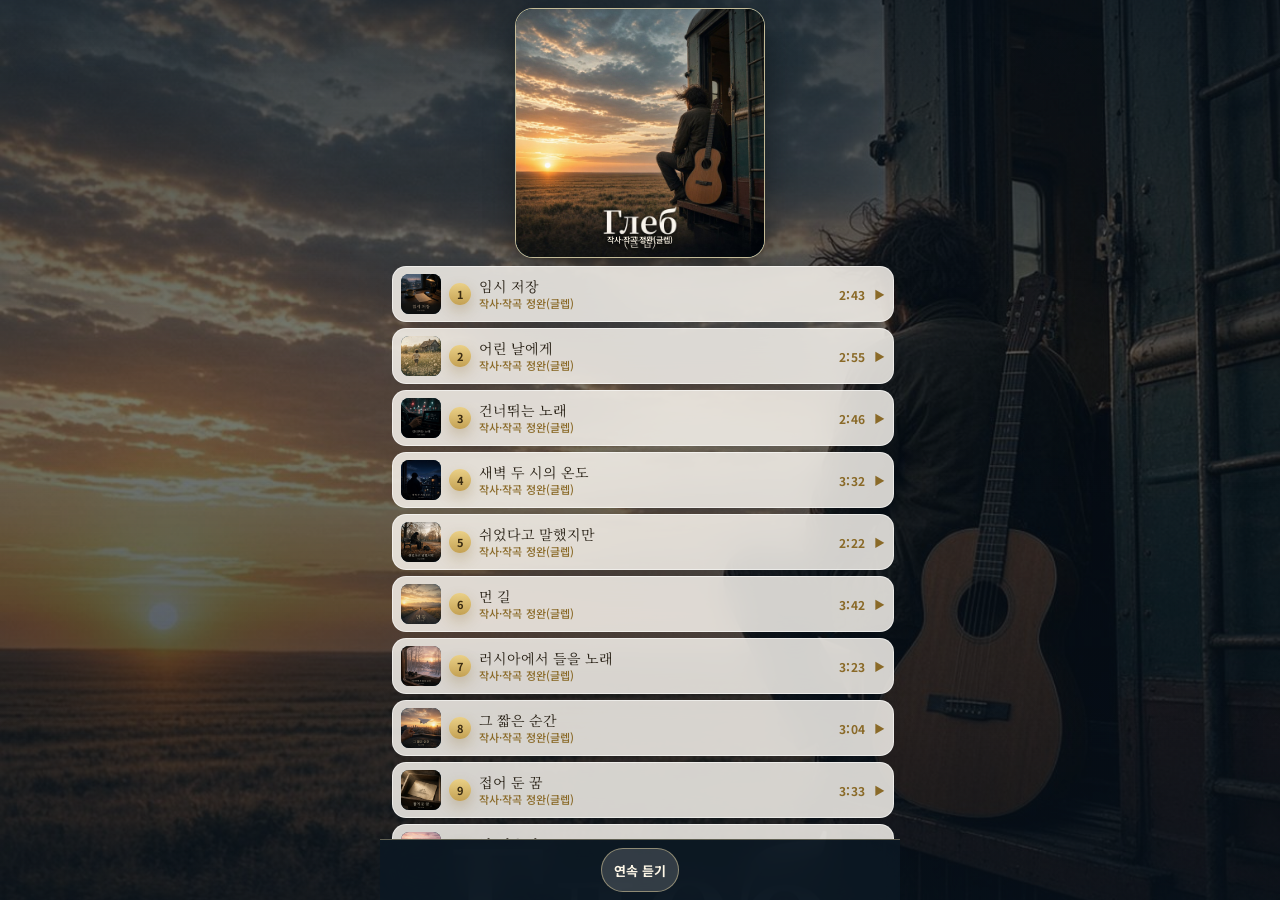
==== commit 9b0b420f: "재생 중 표지 자리에 곡 슬라이드를 시간에 맞춰 보여 줌 timings.json 순서대로 현재 시각이 지나면 사진을 바꾸고, 같은 사진이면 그대로 둔다. 글자 없는 사진 아래에는 " ====
--- a/index.html
+++ b/index.html
@@ -22,7 +22,12 @@
   <section class="stage" id="stage">
     <div class="stage-art">
       <img id="stageArt" src="covers/album.jpg" alt="글렙의 노래 표지">
-      <p class="stage-credit" id="stageCredit">작사·작곡 정완(글렙)</p>
+      <img class="slide" id="slideA" alt="">
+      <img class="slide" id="slideB" alt="">
+      <div class="stage-caption">
+        <p class="slide-title" id="slideTitle"></p>
+        <p class="stage-credit" id="stageCredit">작사·작곡 정완(글렙)</p>
+      </div>
     </div>
   </section>
   <div class="list-pane">
@@ -149,7 +154,9 @@
     art.alt = "글렙의 노래 표지";
     dockArt.removeAttribute("src");
     document.getElementById("dockTitle").textContent = "";
+    document.getElementById("slideTitle").textContent = "";
     document.getElementById("stageCredit").textContent = (typeof DEFAULT_CREDIT === "string" && DEFAULT_CREDIT) ? DEFAULT_CREDIT : "작사·작곡 정완(글렙)";
+    hideSlides();
     queueThumb();
     return;
   }
@@ -161,9 +168,100 @@
   art.alt = card.dataset.title + " 표지";
   dockArt.alt = "";
   document.getElementById("dockTitle").textContent = card.dataset.title;
+  document.getElementById("slideTitle").textContent = card.dataset.title;
   document.getElementById("stageCredit").textContent = card.dataset.credit || "";
+  hideSlides();
+  syncSlides();
   queueThumb();
 }
+
+let slideBook = {};
+let shownSlide = "";
+const slideA = document.getElementById("slideA");
+const slideB = document.getElementById("slideB");
+let slideOnA = false;
+
+function songSlideKey() {
+  if (cursor < 0 || !cards[cursor]) return "";
+  const file = String(cards[cursor].dataset.audio || "").split("/").pop() || "";
+  return file.replace(/\.mp3$/i, "");
+}
+
+function cuesForSong() {
+  const list = slideBook[songSlideKey()];
+  return Array.isArray(list) ? list : null;
+}
+
+function cueAt(time, cues) {
+  let pick = cues[0];
+  for (let i = 0; i < cues.length; i++) {
+    const t = Number(cues[i] && cues[i].t);
+    if (t <= time + 0.02) pick = cues[i];
+    else break;
+  }
+  return pick;
+}
+
+function preloadUpcoming(cue, cues) {
+  const start = cues.indexOf(cue);
+  for (let i = start + 1; i < cues.length; i++) {
+    if (cues[i] && cues[i].img && cues[i].img !== cue.img) {
+      const img = new Image();
+      img.src = "slides/" + cues[i].img;
+      return;
+    }
+  }
+}
+
+function hideSlides() {
+  slideA.classList.remove("on");
+  slideB.classList.remove("on");
+  shownSlide = "";
+  document.getElementById("stageArt").style.visibility = "";
+}
+
+function revealSlide(incoming, outgoing, src) {
+  if (shownSlide !== src) return;
+  incoming.classList.add("on");
+  outgoing.classList.remove("on");
+  slideOnA = incoming === slideA;
+  document.getElementById("stageArt").style.visibility = "hidden";
+}
+
+function showSlide(cue, cues) {
+  if (!cue || !cue.img) return;
+  const src = "slides/" + String(cue.img);
+  preloadUpcoming(cue, cues);
+  if (src === shownSlide) return;
+  shownSlide = src;
+  const incoming = slideOnA ? slideB : slideA;
+  const outgoing = slideOnA ? slideA : slideB;
+  if (incoming.getAttribute("src") === src && incoming.complete && incoming.naturalWidth) {
+    revealSlide(incoming, outgoing, src);
+    return;
+  }
+  incoming.onload = () => {
+    incoming.onload = null;
+    revealSlide(incoming, outgoing, src);
+  };
+  incoming.src = src;
+  if (incoming.complete && incoming.naturalWidth) revealSlide(incoming, outgoing, src);
+}
+
+function syncSlides() {
+  if (!document.body.classList.contains("playing") || cursor < 0 || phase === "idle") {
+    hideSlides();
+    return;
+  }
+  const cues = cuesForSong();
+  if (!cues || !cues.length) return;
+  showSlide(cueAt(player.currentTime || 0, cues), cues);
+}
+
+fetch("slides/timings.json").then((res) => res.json()).then((data) => {
+  slideBook = data || {};
+  syncSlides();
+}).catch(() => {});
 
 function setCurrent(card) {
   cards.forEach((item) => {
@@ -506,11 +604,13 @@
   player.currentTime = (Number(seek.value) / 1000) * player.duration;
 });
 player.addEventListener("timeupdate", () => {
+  if (phase === "song") syncSlides();
   if (phase !== "song" || !Number.isFinite(player.duration) || player.duration <= 0) return;
   timeNow.textContent = fmt(player.currentTime);
   timeTotal.textContent = fmt(player.duration);
   if (!seeking) seek.value = String(Math.round((player.currentTime / player.duration) * 1000));
 });
+player.addEventListener("seeked", () => { if (phase === "song") syncSlides(); });
 queueThumb();
 </script>
 <script>
--- a/styles.css
+++ b/styles.css
@@ -106,20 +106,39 @@
   box-shadow:0 14px 30px rgba(0,0,0,.35);
   transition:width .48s ease;
 }
+body.songs.playing .stage{margin-left:0;margin-right:0}
 body.songs.playing .stage-art{
-  width:min(92vw,375px);
-  width:min(92vw,375px,calc(1.5 * (100dvh - 340px)));
+  width:100%;
+  width:min(100%,500px,calc(2 * (100dvh - 340px)));
+  border-radius:12px;
 }
 @media (prefers-reduced-motion:reduce){
   body.songs .stage-art{transition:none}
 }
 body.songs .stage-art img{display:block;width:100%;height:100%;object-fit:contain;background:#12344a}
+body.songs .stage-art .slide{
+  position:absolute;inset:0;z-index:1;object-fit:cover;opacity:0;
+  transition:opacity .7s ease;pointer-events:none;
+}
+body.songs .stage-art .slide.on{opacity:1}
+body.songs .stage-caption{
+  position:absolute;left:0;right:0;bottom:5%;z-index:2;
+  margin:0;padding:0 8%;text-align:center;pointer-events:none;
+}
+body.songs .slide-title{
+  display:none;margin:0 0 .2em;
+  font-family:"Noto Serif KR",serif;font-weight:600;line-height:1.25;
+  font-size:clamp(20px,7cqw,36px);color:#fff8e8;
+  text-shadow:0 2px 18px rgba(0,0,0,.8),0 1px 2px rgba(0,0,0,.9);
+}
+body.songs.playing .slide-title{display:block}
 body.songs .stage-credit{
-  position:absolute;left:0;right:0;bottom:0.45%;margin:0;padding:0 6%;
-  text-align:center;font-family:"Noto Sans KR",sans-serif;font-weight:500;line-height:1;
-  font-size:clamp(8px,3.05cqw,11px);color:#fff8e8;letter-spacing:.01em;
+  margin:0;text-align:center;font-family:"Noto Sans KR",sans-serif;font-weight:500;line-height:1.2;
+  font-size:clamp(8px,3.2cqw,16px);color:#fff8e8;letter-spacing:.01em;
   text-shadow:0 1px 2px rgba(0,0,0,.9),0 0 8px rgba(0,0,0,.65);
-  pointer-events:none;
+}
+@media (prefers-reduced-motion:reduce){
+  body.songs .stage-art .slide{transition:none}
 }
 body.songs .stage-tools{display:flex;justify-content:center}
 body.songs .stage-tools button,.dock button,.times{font-family:"Noto Sans KR",sans-serif}
